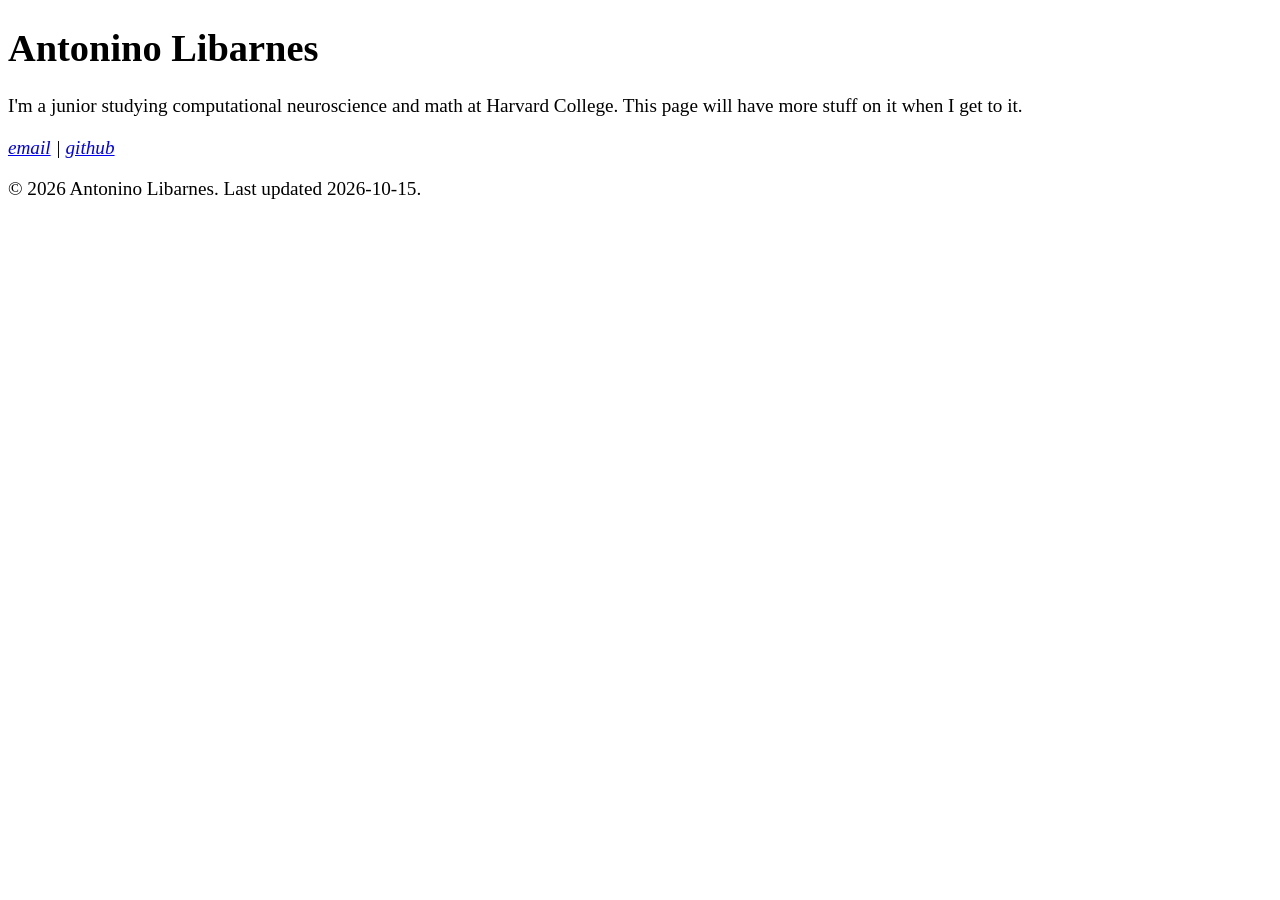
==== index.html @ 024ca54a "more content" ====
<!doctype html>
<html lang="en-US">
  <head>
    <meta charset="utf-8" />
    <title>Antonino Libarnes</title>
    <link rel="stylesheet" href="styles.css" />
  </head>
  <body>
    <main>
      <h1>Antonino Libarnes</h1>

      <p>
        I'm a junior studying computational neuroscience and math at Harvard
        College. This page will have more stuff on it when I get to it.
      </p>
    </main>
    <footer>
      <address>
        <a
          href="&#x6D;&#x61;&#x69;&#x6C;&#x74;&#x6F;&#x3A;&#x61;&#x6E;&#x74;&#x6F;&#x6E;&#x69;&#x6E;&#x6F;&#x6C;&#x69;&#x62;&#x61;&#x72;&#x6E;&#x65;&#x73;&#x40;&#x63;&#x6F;&#x6C;&#x6C;&#x65;&#x67;&#x65;&#x2E;&#x68;&#x61;&#x72;&#x76;&#x61;&#x72;&#x64;&#x2E;&#x65;&#x64;&#x75;"
          >email</a
        >
        |
        <a href="https://github.com/anjolib">github</a>
      </address>
      <p>
        © 2026 Antonino Libarnes. Last updated
        <time datetime="2026-10-15">2026-10-15</time>.
      </p>
    </footer>
  </body>
</html>
---- styles.css ----
@font-face {
  font-family: "Hanken Grotesk";
  src: url("fonts/hanken-grotesk/HankenGrotesk[wght].woff2") format("woff2");
  font-weight: 100 900;
  font-style: normal;
  font-display: swap;
}

@font-face {
  font-family: "Hanken Grotesk";
  src: url("fonts/hanken-grotesk/HankenGrotesk-Italic[wght].woff2")
    format("woff2");
  font-weight: 100 900;
  font-style: italic;
  font-display: swap;
}

@font-face {
  font-family: "ET Book";
  src: url("fonts/et-book/etbookot-roman-webfont.woff2") format("woff2");
  font-weight: 400;
  font-style: normal;
  font-display: swap;
}

@font-face {
  font-family: "ET Book";
  src: url("fonts/et-book/etbookot-italic-webfont.woff2") format("woff2");
  font-weight: 400;
  font-style: italic;
  font-display: swap;
}

@font-face {
  font-family: "ET Book";
  src: url("fonts/et-book/etbookot-bold-webfont.woff2") format("woff2");
  font-weight: 700;
  font-style: normal;
  font-display: swap;
}

@font-face {
  font-family: "Hasklig";
  src: url("fonts/hasklig/Hasklig-Regular.woff2") format("woff2");
  font-weight: 400;
  font-style: normal;
  font-display: swap;
}

html {
  font-size: 120%;
}

body {
  font-family: var(--font-serif);
}
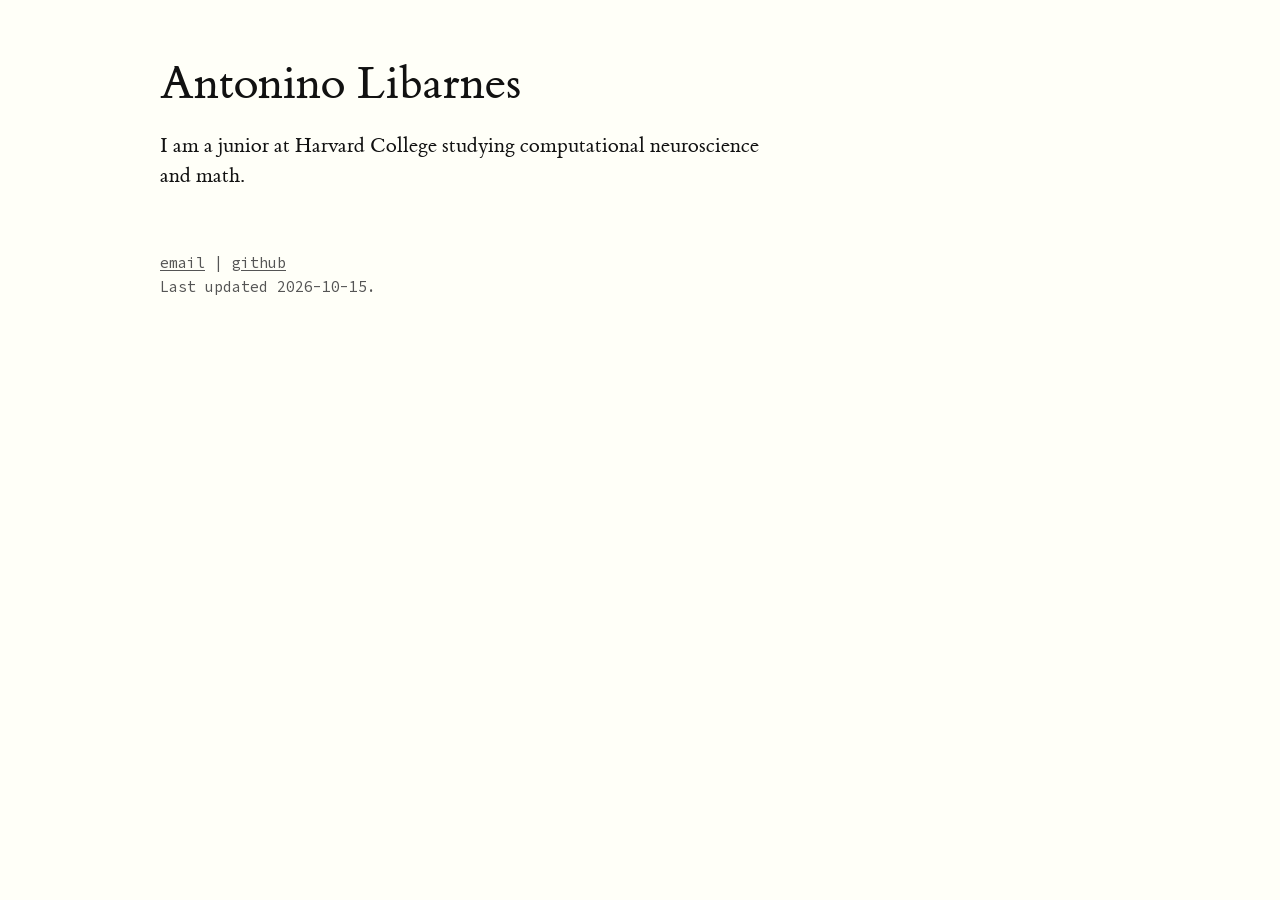
==== commit 95c95168: "update" ====
--- a/index.html
+++ b/index.html
@@ -10,8 +10,8 @@
       <h1>Antonino Libarnes</h1>
 
       <p>
-        I'm a junior studying computational neuroscience and math at Harvard
-        College. This page will have more stuff on it when I get to it.
+        I am a junior at Harvard College studying computational neuroscience and
+        math.
       </p>
     </main>
     <footer>
@@ -24,7 +24,7 @@
         <a href="https://github.com/anjolib">github</a>
       </address>
       <p>
-        © 2026 Antonino Libarnes. Last updated
+        Last updated
         <time datetime="2026-10-15">2026-10-15</time>.
       </p>
     </footer>
--- a/styles.css
+++ b/styles.css
@@ -48,9 +48,62 @@
 }
 
 html {
-  font-size: 120%;
+  font-size: 15px;
 }
 
 body {
-  font-family: var(--font-serif);
+  width: 87.5%;
+  padding-left: 12.5%;
+  margin-left: auto;
+  margin-right: auto;
+  font-family: "ET Book", Georgia, serif;
+  background-color: #fffff8;
+  color: #111;
 }
+
+h1 {
+  font-size: 3.2rem;
+  font-weight: 400;
+  margin-top: 4rem;
+  margin-bottom: 1.5rem;
+  line-height: 1;
+}
+
+p {
+  font-size: 1.4rem;
+  width: 55%;
+  line-height: 2rem;
+  margin-top: 1.4rem;
+  margin-bottom: 1.4rem;
+}
+
+a:link,
+a:visited,
+a:active {
+  color: inherit;
+  text-underline-offset: 0.1em;
+  text-decoration-thickness: 0.05em;
+}
+
+a:hover {
+  color: #88c0d0;
+}
+
+footer {
+  margin-top: 4rem;
+  padding-bottom: 2rem;
+  font-size: 1rem;
+  line-height: 1.6;
+  color: #555;
+  font-family: "Hasklig", ui-monospace, Menlo, Consolas, monospace;
+}
+
+footer p {
+  font-size: inherit;
+  line-height: inherit;
+  margin: 0;
+}
+
+footer address {
+  font-style: normal;
+}
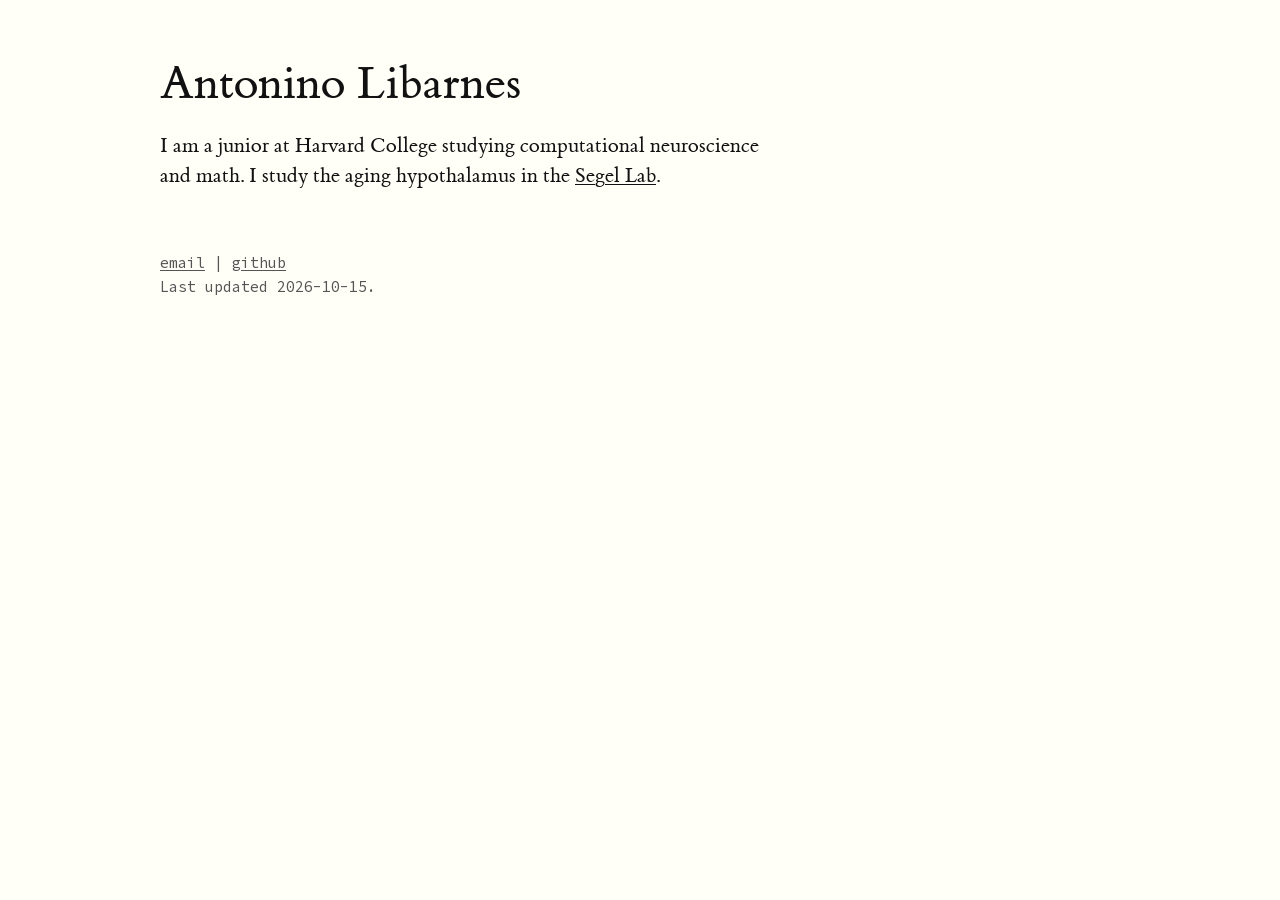
==== commit fed7ebc7: "fix favicon" ====
--- a/index.html
+++ b/index.html
@@ -4,6 +4,7 @@
     <meta charset="utf-8" />
     <title>Antonino Libarnes</title>
     <link rel="stylesheet" href="styles.css" />
+    <link rel="icon" href="favicon.ico" sizes="any" />
   </head>
   <body>
     <main>
@@ -11,7 +12,8 @@
 
       <p>
         I am a junior at Harvard College studying computational neuroscience and
-        math.
+        math. I study the aging hypothalamus in the
+        <a href="https://segel.group">Segel Lab</a>.
       </p>
     </main>
     <footer>
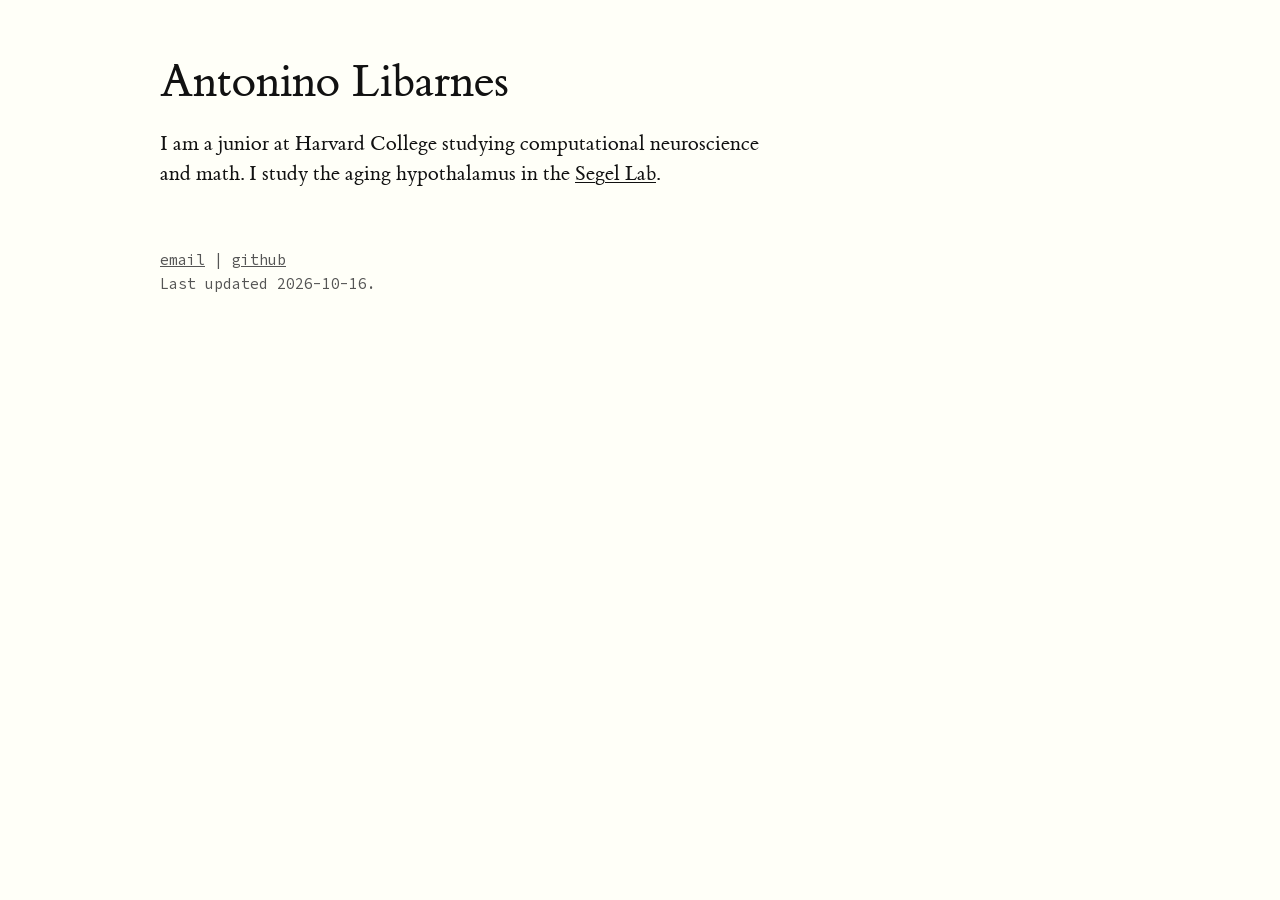
==== commit 5589bc75: "fix mobile" ====
--- a/index.html
+++ b/index.html
@@ -2,6 +2,7 @@
 <html lang="en-US">
   <head>
     <meta charset="utf-8" />
+    <meta name="viewport" content="width=device-width, initial-scale=1" />
     <title>Antonino Libarnes</title>
     <link rel="stylesheet" href="styles.css" />
     <link rel="icon" href="favicon.ico" sizes="any" />
@@ -27,7 +28,7 @@
       </address>
       <p>
         Last updated
-        <time datetime="2026-10-15">2026-10-15</time>.
+        <time datetime="2026-10-16">2026-10-16</time>.
       </p>
     </footer>
   </body>
--- a/styles.css
+++ b/styles.css
@@ -48,7 +48,7 @@
 }
 
 html {
-  font-size: 15px;
+  font-size: 92.75%;
 }
 
 body {
@@ -107,3 +107,19 @@
 footer address {
   font-style: normal;
 }
+
+@media (max-width: 760px) {
+  body {
+    width: 84%;
+    padding-left: 8%;
+    padding-right: 8%;
+  }
+
+  h1 {
+    font-size: 2.4rem;
+  }
+
+  p {
+    width: 100%;
+  }
+}
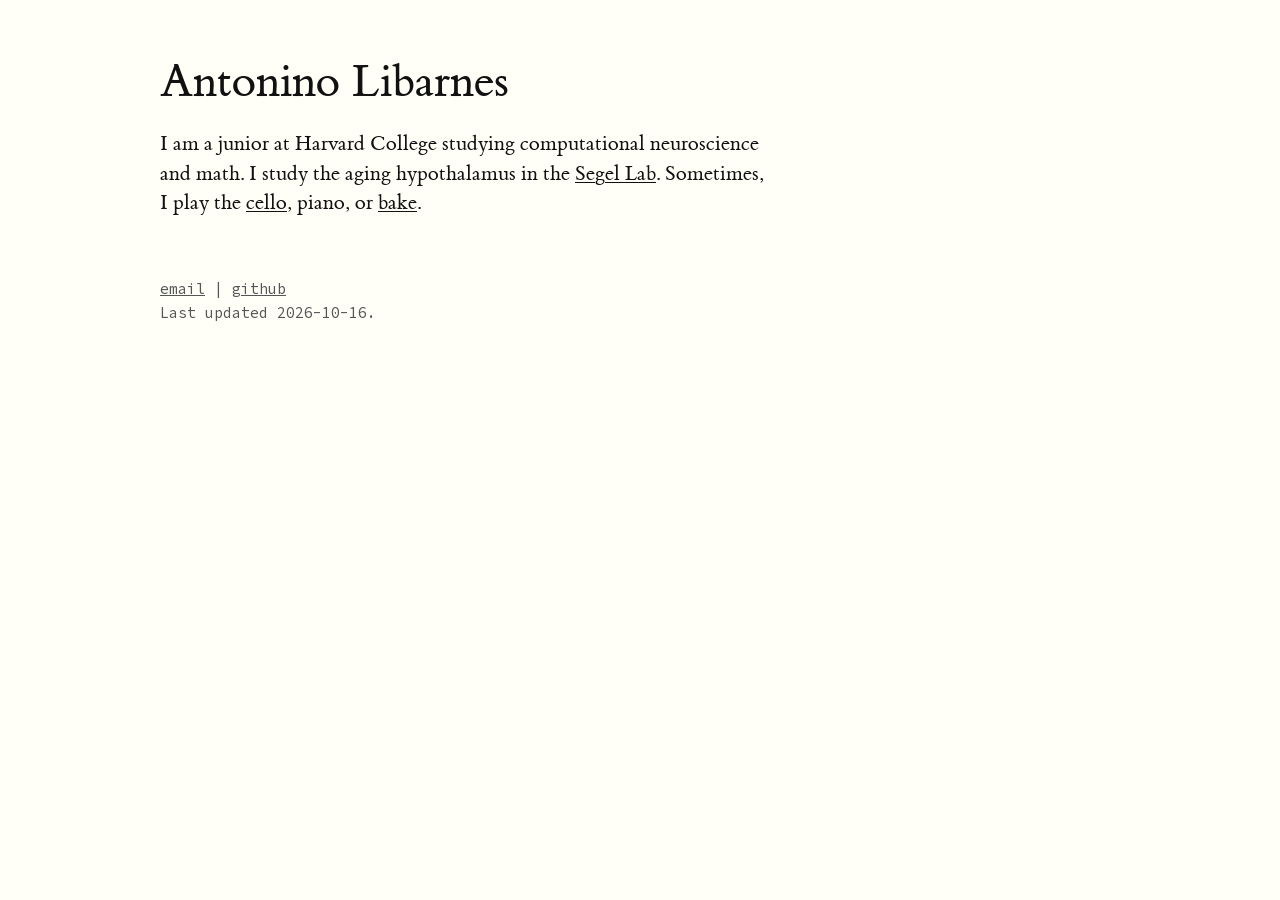
==== commit ceee7fae: "there are some" ====
--- a/index.html
+++ b/index.html
@@ -14,7 +14,9 @@
       <p>
         I am a junior at Harvard College studying computational neuroscience and
         math. I study the aging hypothalamus in the
-        <a href="https://segel.group">Segel Lab</a>.
+        <a href="https://segel.group">Segel Lab</a>. Sometimes, I play the
+        <a href="https://crimsoncellos.com">cello</a>, piano, or
+        <a href="https://github.com/anjolib/recipes">bake</a>.
       </p>
     </main>
     <footer>
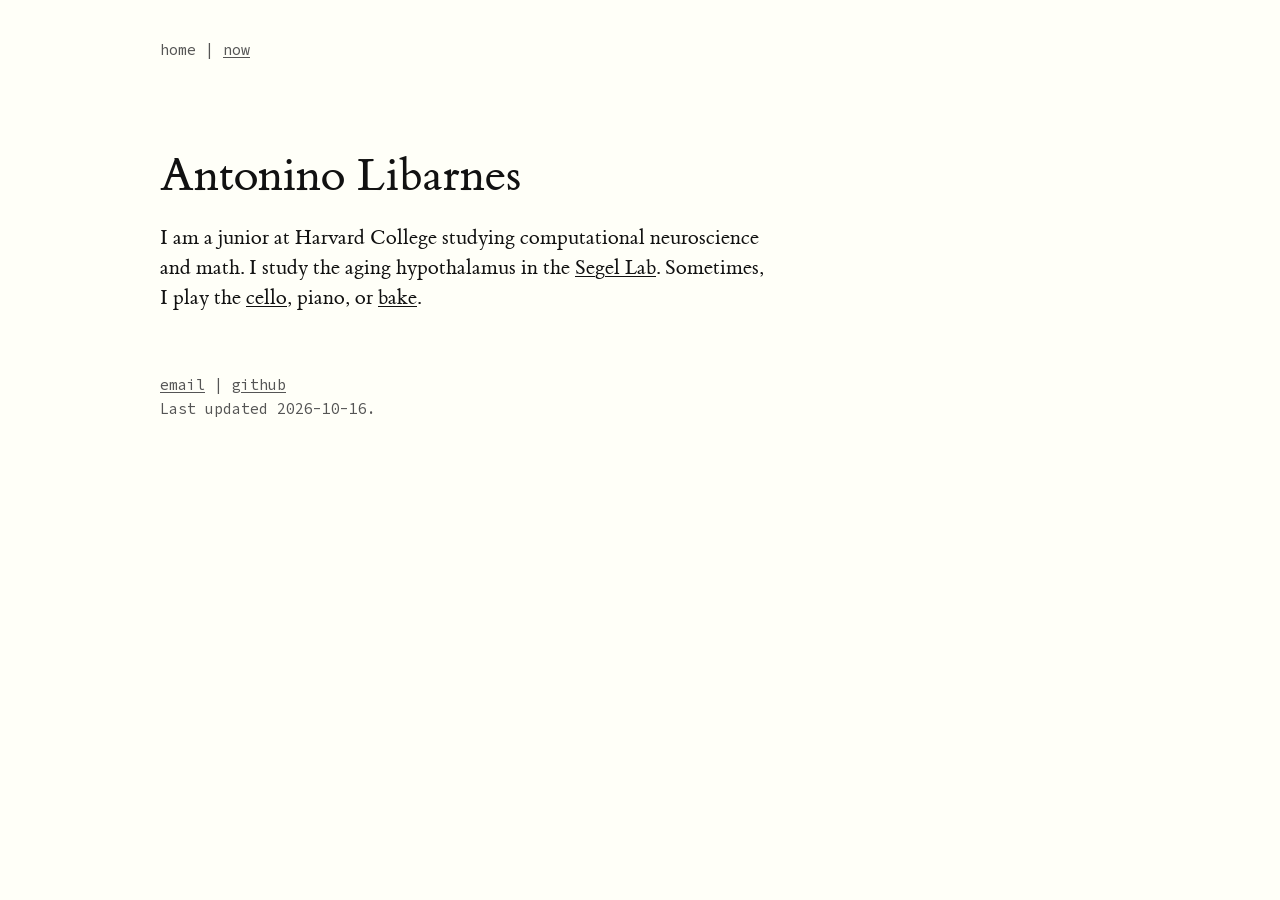
==== commit b90c7136: "add now page" ====
--- a/index.html
+++ b/index.html
@@ -8,9 +8,15 @@
     <link rel="icon" href="favicon.ico" sizes="any" />
   </head>
   <body>
+    <header>
+      <nav>
+        <a href="/" aria-current="page">home</a>
+        |
+        <a href="/now/">now</a>
+      </nav>
+    </header>
     <main>
       <h1>Antonino Libarnes</h1>
-
       <p>
         I am a junior at Harvard College studying computational neuroscience and
         math. I study the aging hypothalamus in the
--- a/styles.css
+++ b/styles.css
@@ -48,7 +48,7 @@
 }
 
 html {
-  font-size: 92.75%;
+  font-size: 93.75%;
 }
 
 body {
@@ -89,13 +89,26 @@
   color: #88c0d0;
 }
 
+header,
 footer {
-  margin-top: 4rem;
-  padding-bottom: 2rem;
   font-size: 1rem;
   line-height: 1.6;
   color: #555;
   font-family: "Hasklig", ui-monospace, Menlo, Consolas, monospace;
+}
+
+header {
+  padding-top: 2rem;
+  padding-bottom: 2rem;
+}
+
+header a[aria-current="page"] {
+  text-decoration: none;
+}
+
+footer {
+  margin-top: 4rem;
+  padding-bottom: 2rem;
 }
 
 footer p {
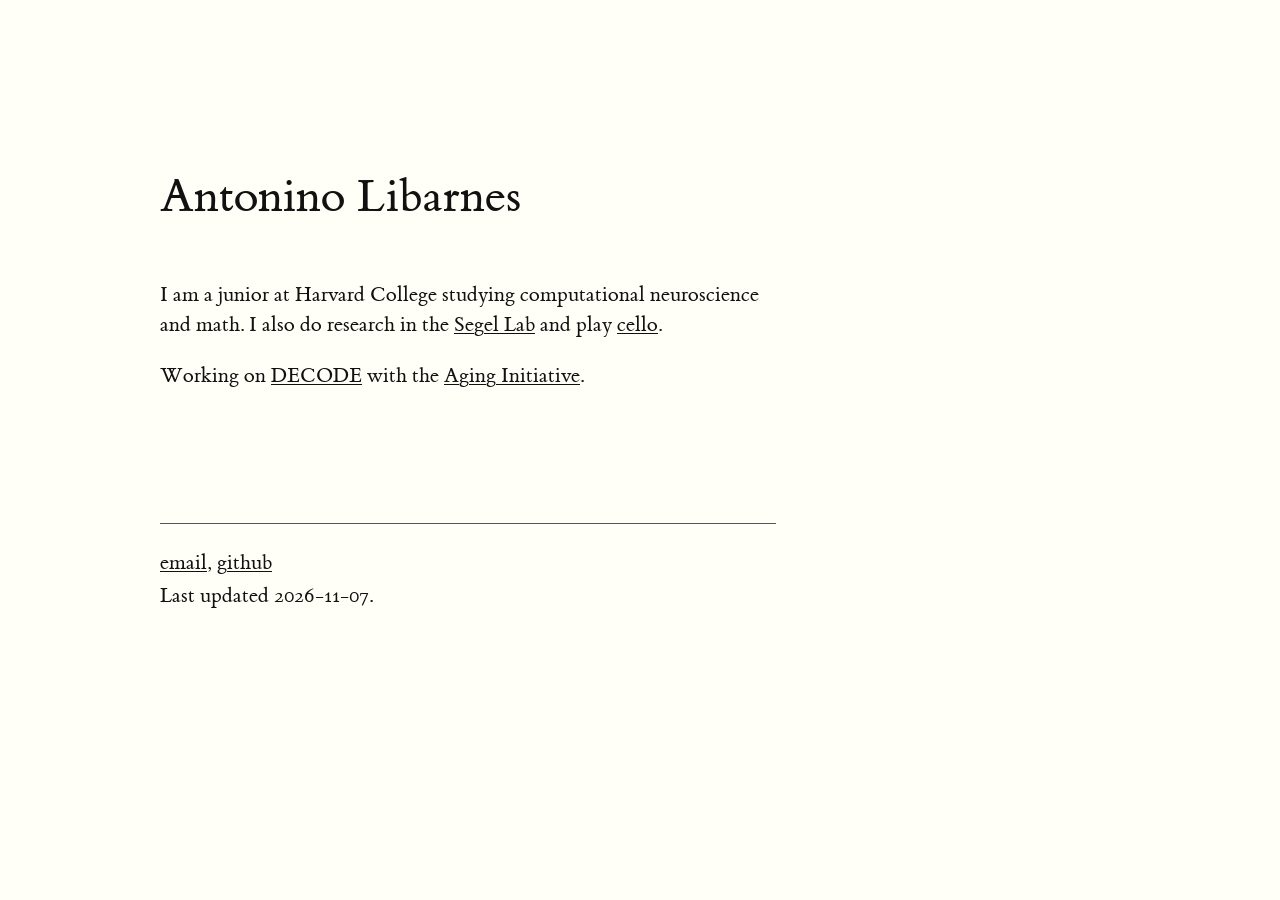
==== commit e8e95fee: "lots" ====
--- a/index.html
+++ b/index.html
@@ -9,34 +9,45 @@
   </head>
   <body>
     <header>
+      <!---
       <nav>
-        <a href="/" aria-current="page">home</a>
-        |
-        <a href="/now/">now</a>
+        <ul>
+          <li><a href="/" aria-current="page">home</a></li>
+          <li><a href="/now/">now</a></li>
+        </ul>
       </nav>
+--->
     </header>
     <main>
-      <h1>Antonino Libarnes</h1>
-      <p>
-        I am a junior at Harvard College studying computational neuroscience and
-        math. I study the aging hypothalamus in the
-        <a href="https://segel.group">Segel Lab</a>. Sometimes, I play the
-        <a href="https://crimsoncellos.com">cello</a>, piano, or
-        <a href="https://github.com/anjolib/recipes">bake</a>.
-      </p>
+      <article>
+        <h1>Antonino Libarnes</h1>
+        <section>
+          <p>
+            I am a junior at Harvard College studying computational neuroscience
+            and math. I also do research in the
+            <a href="https://segel.group">Segel Lab</a> and play
+            <a href="https://crimsoncellos.com">cello</a>.
+          </p>
+          <p>
+            Working on <a href="https://decodeaging.ai">DECODE</a> with the
+            <a href="https://aging-initiative.org">Aging Initiative</a>.
+          </p>
+        </section>
+      </article>
     </main>
     <footer>
+      <hr />
       <address>
         <a
           href="&#x6D;&#x61;&#x69;&#x6C;&#x74;&#x6F;&#x3A;&#x61;&#x6E;&#x74;&#x6F;&#x6E;&#x69;&#x6E;&#x6F;&#x6C;&#x69;&#x62;&#x61;&#x72;&#x6E;&#x65;&#x73;&#x40;&#x63;&#x6F;&#x6C;&#x6C;&#x65;&#x67;&#x65;&#x2E;&#x68;&#x61;&#x72;&#x76;&#x61;&#x72;&#x64;&#x2E;&#x65;&#x64;&#x75;"
           >email</a
-        >
-        |
+        >,
+
         <a href="https://github.com/anjolib">github</a>
       </address>
       <p>
         Last updated
-        <time datetime="2026-10-16">2026-10-16</time>.
+        <time datetime="2026-11-07">2026-11-07</time>.
       </p>
     </footer>
   </body>
--- a/styles.css
+++ b/styles.css
@@ -1,3 +1,11 @@
+/* adapted from
+* https://github.com/edwardtufte/tufte-css
+* Copyright (c) 2014 Dave Liepmann
+*
+* https://github.com/sainnhe/everforest
+* Copyright (c) 2019 sainnhe
+*/
+
 @font-face {
   font-family: "Hanken Grotesk";
   src: url("fonts/hanken-grotesk/HankenGrotesk[wght].woff2") format("woff2");
@@ -59,22 +67,58 @@
   font-family: "ET Book", Georgia, serif;
   background-color: #fffff8;
   color: #111;
+  max-width: 1400px;
 }
 
 h1 {
+  font-weight: 400;
   font-size: 3.2rem;
-  font-weight: 400;
   margin-top: 4rem;
   margin-bottom: 1.5rem;
   line-height: 1;
 }
 
+h2 {
+  font-style: italic;
+  font-weight: 400;
+  font-size: 2.2rem;
+  margin-top: 2.1rem;
+  margin-bottom: 1.4rem;
+  line-height: 1;
+}
+
+h3 {
+  font-style: italic;
+  font-weight: 400;
+  font-size: 1.7rem;
+  margin-top: 2rem;
+  margin-bottom: 1.4rem;
+  line-height: 1;
+}
+
+hr {
+  display: block;
+  height: 1px;
+  width: 55%;
+  border: 0;
+  border-top: 1px solid #4f585e;
+  margin: 1em 0;
+  padding: 0;
+}
+
+p,
+dl,
+ul,
+ol {
+  font-size: 1.4rem;
+  line-height: 2rem;
+}
+
 p {
-  font-size: 1.4rem;
-  width: 55%;
-  line-height: 2rem;
   margin-top: 1.4rem;
   margin-bottom: 1.4rem;
+  padding-right: 0;
+  vertical-align: baseline;
 }
 
 a:link,
@@ -89,36 +133,62 @@
   color: #88c0d0;
 }
 
+article {
+  padding: 5rem 0rem;
+}
+
+section {
+  padding-top: 1rem;
+  padding-bottom: 1rem;
+}
+
+section > p,
+section > footer,
+section > table {
+  width: 55%;
+}
+
+section > dl,
+section > ol,
+section > ul {
+  width: 50%;
+  -webkit-padding-start: 5%;
+}
+
 header,
 footer {
-  font-size: 1rem;
+  font-size: 1.4rem;
   line-height: 1.6;
-  color: #555;
-  font-family: "Hasklig", ui-monospace, Menlo, Consolas, monospace;
 }
 
 header {
   padding-top: 2rem;
-  padding-bottom: 2rem;
-}
-
-header a[aria-current="page"] {
-  text-decoration: none;
-}
-
-footer {
-  margin-top: 4rem;
-  padding-bottom: 2rem;
+}
+
+nav ul {
+  list-style-type: none;
+  margin: 0;
+  padding: 0;
+  display: flex;
+  align-items: baseline;
+}
+
+nav ul li a {
+  padding: 1rem;
+}
+
+nav ul li a[aria-current="page"] {
+  font-weight: 700;
+}
+
+footer address {
+  font-style: normal;
 }
 
 footer p {
   font-size: inherit;
   line-height: inherit;
   margin: 0;
-}
-
-footer address {
-  font-style: normal;
 }
 
 @media (max-width: 760px) {
@@ -132,7 +202,16 @@
     font-size: 2.4rem;
   }
 
-  p {
+  hr,
+  section > p,
+  section > footer,
+  section > table {
     width: 100%;
   }
-}
+
+  section > dl,
+  section > ol,
+  section > ul {
+    width: 90%;
+  }
+}
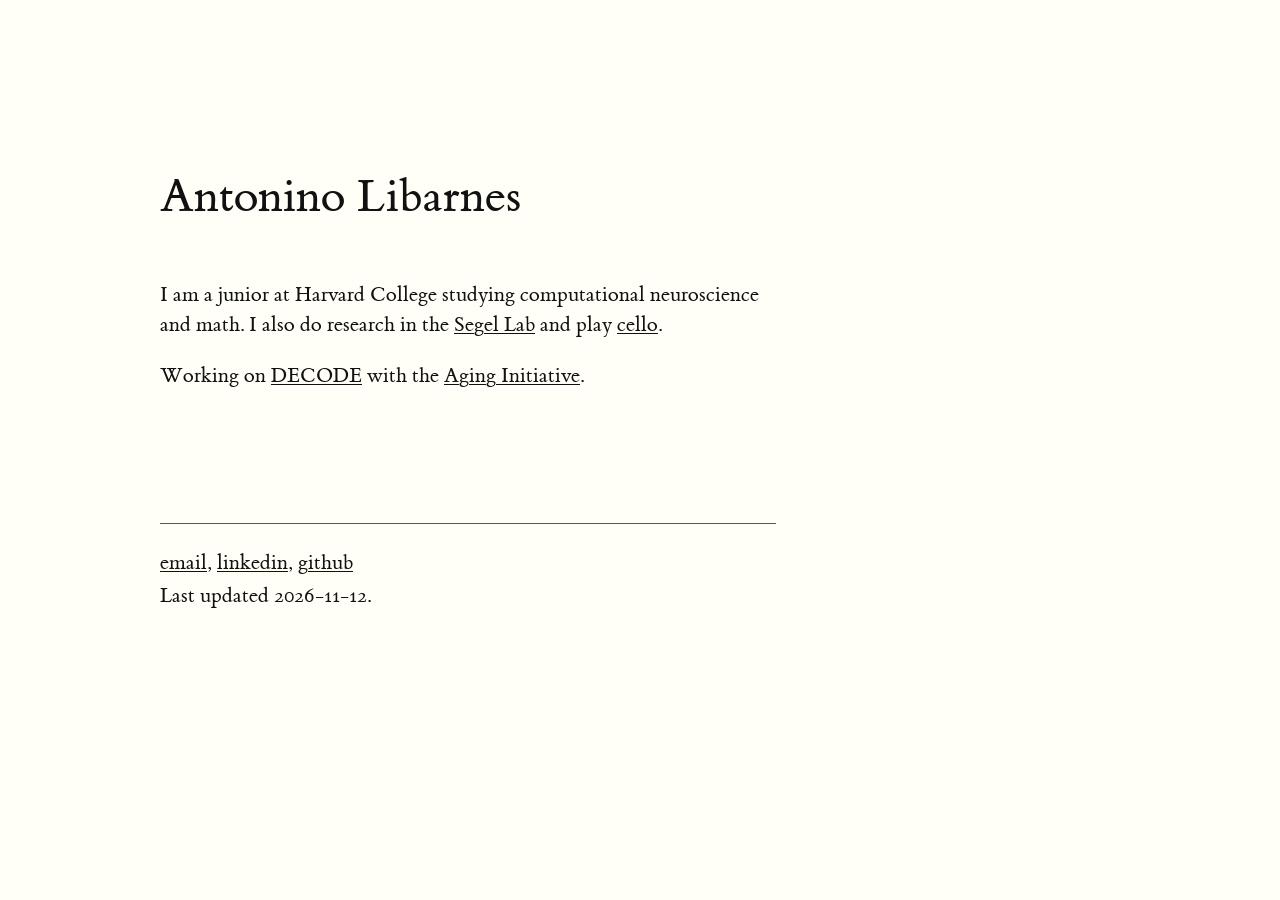
==== commit 5ab3d4c8: "add linkedin" ====
--- a/index.html
+++ b/index.html
@@ -41,13 +41,12 @@
         <a
           href="&#x6D;&#x61;&#x69;&#x6C;&#x74;&#x6F;&#x3A;&#x61;&#x6E;&#x74;&#x6F;&#x6E;&#x69;&#x6E;&#x6F;&#x6C;&#x69;&#x62;&#x61;&#x72;&#x6E;&#x65;&#x73;&#x40;&#x63;&#x6F;&#x6C;&#x6C;&#x65;&#x67;&#x65;&#x2E;&#x68;&#x61;&#x72;&#x76;&#x61;&#x72;&#x64;&#x2E;&#x65;&#x64;&#x75;"
           >email</a
-        >,
-
+        >, <a href="https://linkedin.com/in/anjolib">linkedin</a>,
         <a href="https://github.com/anjolib">github</a>
       </address>
       <p>
         Last updated
-        <time datetime="2026-11-07">2026-11-07</time>.
+        <time datetime="2026-11-12">2026-11-12</time>.
       </p>
     </footer>
   </body>
